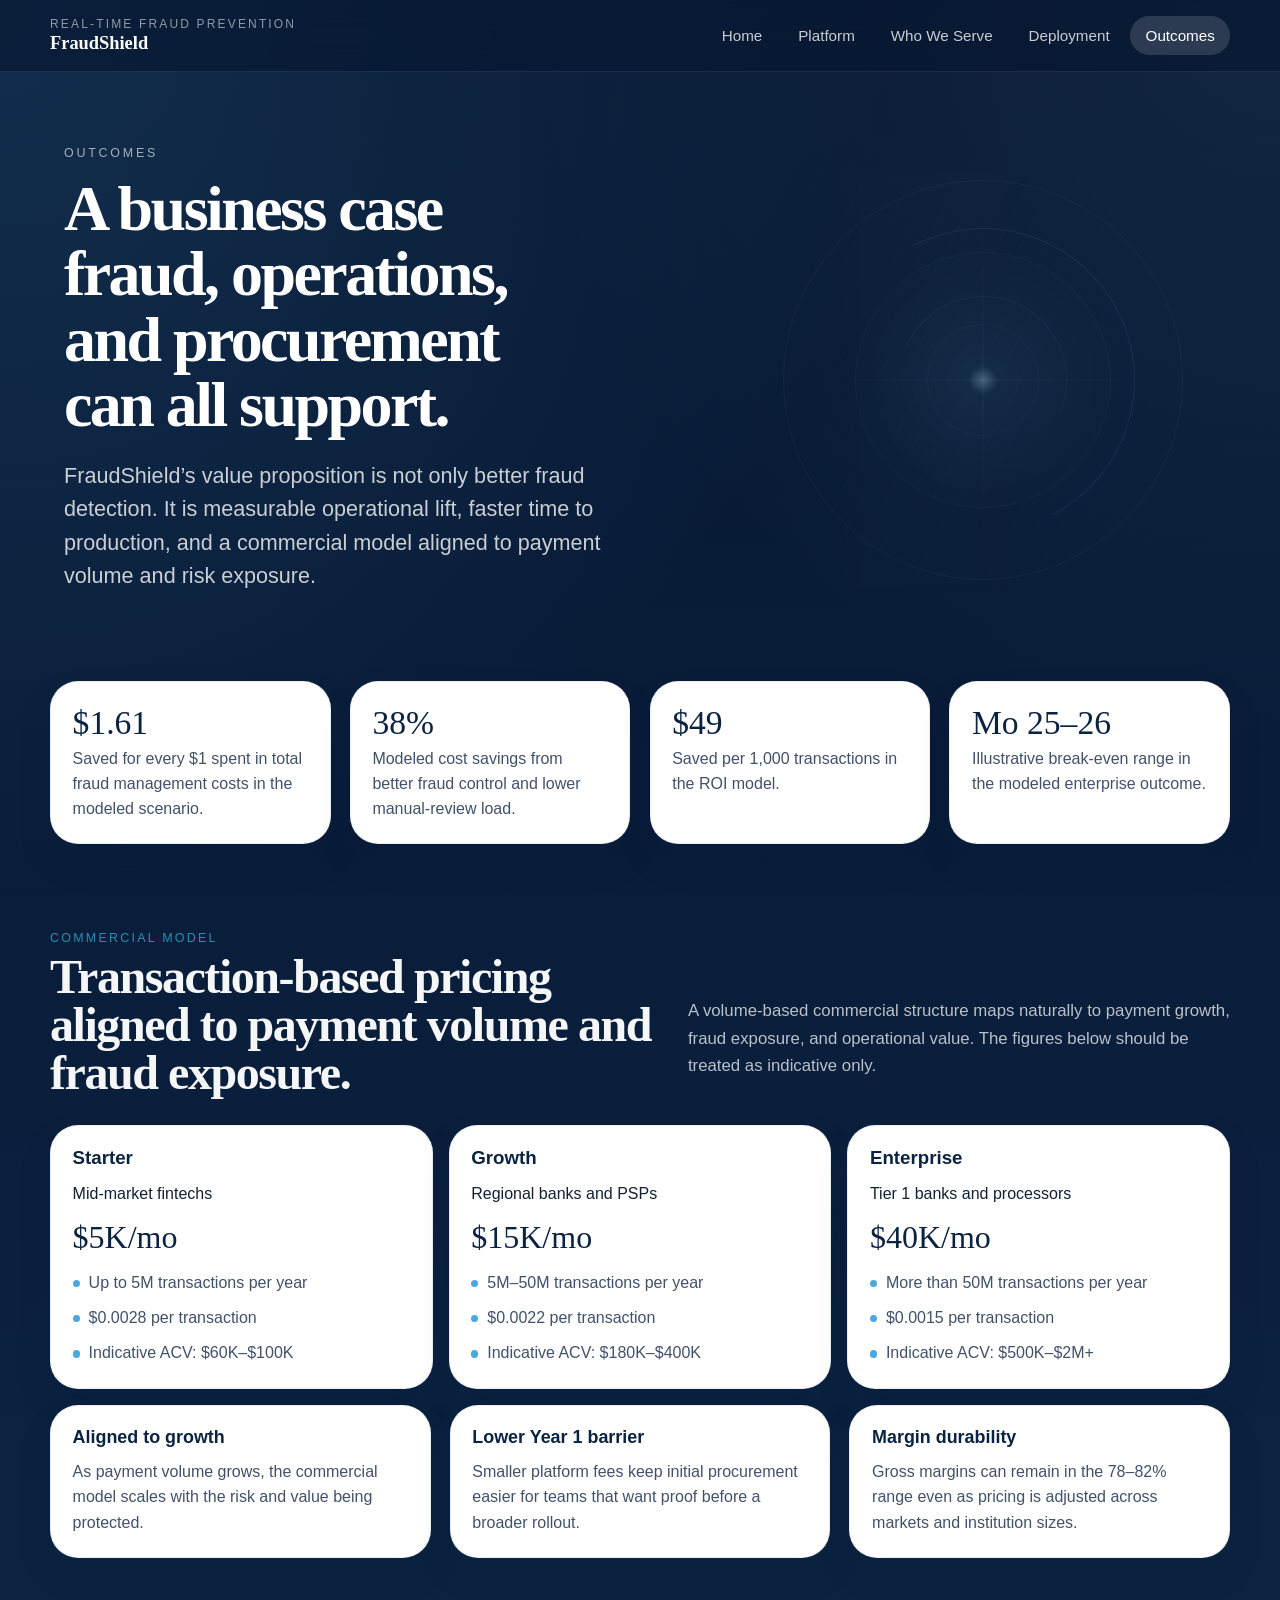
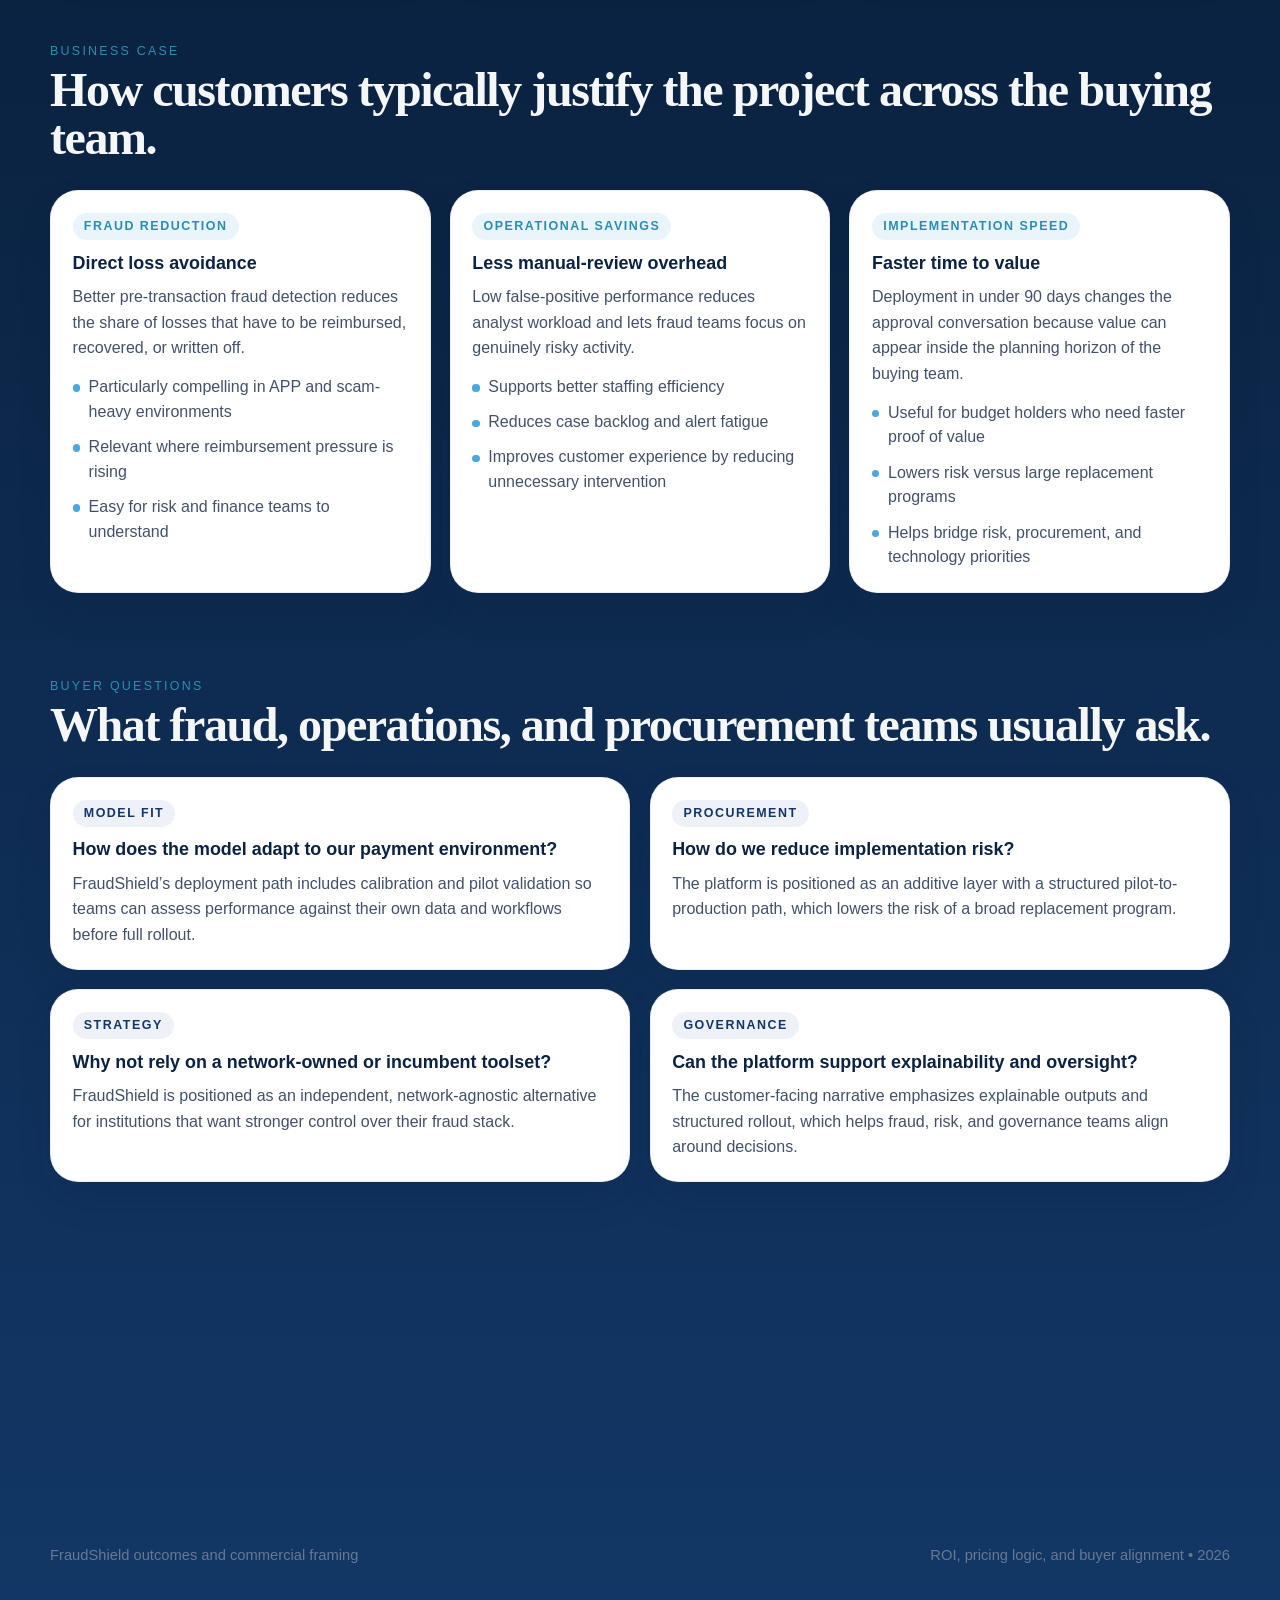
==== economics.html @ af3e4e70 "Initial website commit" ====
<!DOCTYPE html>
<html lang="en">
  <head>
    <meta charset="UTF-8" />
    <meta name="viewport" content="width=device-width, initial-scale=1.0" />
    <title>Outcomes | FraudShield</title>
    <meta
      name="description"
      content="Review the business outcomes, indicative commercial model, and ROI framing institutions can use to evaluate FraudShield."
    />
    <link rel="stylesheet" href="assets/styles.css" />
    <script src="assets/app.js" defer></script>
  </head>
  <body>
    <header class="site-header">
      <div class="site-header__inner">
        <a class="brand" href="index.html">
          <span class="brand__eyebrow">Real-Time Fraud Prevention</span>
          <span class="brand__name">FraudShield</span>
        </a>
        <button class="menu-toggle" type="button" aria-expanded="false" aria-label="Open navigation" data-menu-toggle>
          <span></span>
        </button>
        <nav class="site-nav" data-menu>
          <a href="index.html" data-nav>Home</a>
          <a href="opportunity.html" data-nav>Platform</a>
          <a href="prioritization.html" data-nav>Who We Serve</a>
          <a href="execution.html" data-nav>Deployment</a>
          <a href="economics.html" data-nav>Outcomes</a>
        </nav>
      </div>
    </header>

    <main>
      <section class="page-hero page-hero--with-art">
        <div class="page-hero__content">
          <div class="eyebrow">Outcomes</div>
          <h1>A business case fraud, operations, and procurement can all support.</h1>
          <p class="page-hero__subtitle">
            FraudShield’s value proposition is not only better fraud detection. It is measurable operational lift, faster
            time to production, and a commercial model aligned to payment volume and risk exposure.
          </p>
        </div>

        <aside class="page-hero__art page-hero__art--target" aria-hidden="true">
          <div class="target-mark">
            <span class="target-mark__ring target-mark__ring--outer"></span>
            <span class="target-mark__ring target-mark__ring--mid"></span>
            <span class="target-mark__ring target-mark__ring--inner"></span>
            <span class="target-mark__crosshair target-mark__crosshair--x"></span>
            <span class="target-mark__crosshair target-mark__crosshair--y"></span>
            <span class="target-mark__core"></span>
            <span class="target-mark__accent target-mark__accent--one"></span>
            <span class="target-mark__accent target-mark__accent--two"></span>
          </div>
        </aside>
      </section>

      <section class="section section--tight">
        <div class="stats-grid">
          <article class="surface-card reveal">
            <span class="stat-card__value">$1.61</span>
            <div class="stat-card__label">Saved for every $1 spent in total fraud management costs in the modeled scenario.</div>
          </article>
          <article class="surface-card reveal">
            <span class="stat-card__value">38%</span>
            <div class="stat-card__label">Modeled cost savings from better fraud control and lower manual-review load.</div>
          </article>
          <article class="surface-card reveal">
            <span class="stat-card__value">$49</span>
            <div class="stat-card__label">Saved per 1,000 transactions in the ROI model.</div>
          </article>
          <article class="surface-card reveal">
            <span class="stat-card__value">Mo 25–26</span>
            <div class="stat-card__label">Illustrative break-even range in the modeled enterprise outcome.</div>
          </article>
        </div>
      </section>

      <section class="section">
        <div class="section__header reveal">
          <div>
            <div class="section__eyebrow">Commercial Model</div>
            <h2>Transaction-based pricing aligned to payment volume and fraud exposure.</h2>
          </div>
          <p class="section__lead">
            A volume-based commercial structure maps naturally to payment growth, fraud exposure, and operational value.
            The figures below should be treated as indicative only.
          </p>
        </div>

        <div class="pricing-grid">
          <article class="pricing-card reveal">
            <h3>Starter</h3>
            <p>Mid-market fintechs</p>
            <div class="pricing-card__price">$5K/mo</div>
            <ul class="bullet-list">
              <li>Up to 5M transactions per year</li>
              <li>$0.0028 per transaction</li>
              <li>Indicative ACV: $60K–$100K</li>
            </ul>
          </article>
          <article class="pricing-card reveal">
            <h3>Growth</h3>
            <p>Regional banks and PSPs</p>
            <div class="pricing-card__price">$15K/mo</div>
            <ul class="bullet-list">
              <li>5M–50M transactions per year</li>
              <li>$0.0022 per transaction</li>
              <li>Indicative ACV: $180K–$400K</li>
            </ul>
          </article>
          <article class="pricing-card reveal">
            <h3>Enterprise</h3>
            <p>Tier 1 banks and processors</p>
            <div class="pricing-card__price">$40K/mo</div>
            <ul class="bullet-list">
              <li>More than 50M transactions per year</li>
              <li>$0.0015 per transaction</li>
              <li>Indicative ACV: $500K–$2M+</li>
            </ul>
          </article>
        </div>

        <div class="story-grid" style="margin-top: 1rem;">
          <article class="insight-card reveal">
            <h3>Aligned to growth</h3>
            <p>As payment volume grows, the commercial model scales with the risk and value being protected.</p>
          </article>
          <article class="insight-card reveal">
            <h3>Lower Year 1 barrier</h3>
            <p>Smaller platform fees keep initial procurement easier for teams that want proof before a broader rollout.</p>
          </article>
          <article class="insight-card reveal">
            <h3>Margin durability</h3>
            <p>Gross margins can remain in the 78–82% range even as pricing is adjusted across markets and institution sizes.</p>
          </article>
        </div>
      </section>

      <section class="section">
        <div class="section__header reveal">
          <div>
            <div class="section__eyebrow">Business Case</div>
            <h2>How customers typically justify the project across the buying team.</h2>
          </div>
        </div>

        <div class="story-grid">
          <article class="story-card reveal">
            <div class="label-row">
              <span class="label label--bright">Fraud reduction</span>
            </div>
            <h3>Direct loss avoidance</h3>
            <p>Better pre-transaction fraud detection reduces the share of losses that have to be reimbursed, recovered, or written off.</p>
            <ul class="bullet-list">
              <li>Particularly compelling in APP and scam-heavy environments</li>
              <li>Relevant where reimbursement pressure is rising</li>
              <li>Easy for risk and finance teams to understand</li>
            </ul>
          </article>

          <article class="story-card reveal">
            <div class="label-row">
              <span class="label label--bright">Operational savings</span>
            </div>
            <h3>Less manual-review overhead</h3>
            <p>Low false-positive performance reduces analyst workload and lets fraud teams focus on genuinely risky activity.</p>
            <ul class="bullet-list">
              <li>Supports better staffing efficiency</li>
              <li>Reduces case backlog and alert fatigue</li>
              <li>Improves customer experience by reducing unnecessary intervention</li>
            </ul>
          </article>

          <article class="story-card reveal">
            <div class="label-row">
              <span class="label label--bright">Implementation speed</span>
            </div>
            <h3>Faster time to value</h3>
            <p>Deployment in under 90 days changes the approval conversation because value can appear inside the planning horizon of the buying team.</p>
            <ul class="bullet-list">
              <li>Useful for budget holders who need faster proof of value</li>
              <li>Lowers risk versus large replacement programs</li>
              <li>Helps bridge risk, procurement, and technology priorities</li>
            </ul>
          </article>
        </div>
      </section>

      <section class="section">
        <div class="section__header reveal">
          <div>
            <div class="section__eyebrow">Buyer Questions</div>
            <h2>What fraud, operations, and procurement teams usually ask.</h2>
          </div>
        </div>

        <div class="risk-grid">
          <article class="risk-card reveal">
            <div class="label-row">
              <span class="label">Model fit</span>
            </div>
            <h3>How does the model adapt to our payment environment?</h3>
            <p>FraudShield’s deployment path includes calibration and pilot validation so teams can assess performance against their own data and workflows before full rollout.</p>
          </article>
          <article class="risk-card reveal">
            <div class="label-row">
              <span class="label">Procurement</span>
            </div>
            <h3>How do we reduce implementation risk?</h3>
            <p>The platform is positioned as an additive layer with a structured pilot-to-production path, which lowers the risk of a broad replacement program.</p>
          </article>
          <article class="risk-card reveal">
            <div class="label-row">
              <span class="label">Strategy</span>
            </div>
            <h3>Why not rely on a network-owned or incumbent toolset?</h3>
            <p>FraudShield is positioned as an independent, network-agnostic alternative for institutions that want stronger control over their fraud stack.</p>
          </article>
          <article class="risk-card reveal">
            <div class="label-row">
              <span class="label">Governance</span>
            </div>
            <h3>Can the platform support explainability and oversight?</h3>
            <p>The customer-facing narrative emphasizes explainable outputs and structured rollout, which helps fraud, risk, and governance teams align around decisions.</p>
          </article>
        </div>
      </section>

      <section class="section">
        <div class="dual-grid">
          <article class="quote-card reveal">
            <strong>Commercial takeaway</strong>
            <p>
              The strongest buying argument is not only “FraudShield catches more fraud.” It is “FraudShield can improve fraud outcomes, reduce manual-review burden, and get into production on a timeline our organization can accept.”
            </p>
          </article>
          <article class="surface-card reveal">
            <div class="section__eyebrow">Best next discussion</div>
            <h3>Bring your payment volumes, current false-positive rate, and reimbursement pain.</h3>
            <p>
              That is usually enough to structure a first-pass ROI conversation around avoided losses, analyst efficiency,
              and deployment scope.
            </p>
          </article>
        </div>
      </section>
    </main>

    <footer class="footer">
      <div class="footer__inner">
        <span>FraudShield outcomes and commercial framing</span>
        <span>ROI, pricing logic, and buyer alignment • <span data-year></span></span>
      </div>
    </footer>
  </body>
</html>
---- assets/styles.css ----
:root {
  --navy-950: #081a32;
  --navy-900: #0b2342;
  --navy-800: #123766;
  --sky-500: #4ca8dc;
  --sky-300: #9bd4f3;
  --teal-400: #2a8eb2;
  --sand-100: #f2e6cc;
  --sand-200: #e8d8b2;
  --gold-500: #c98933;
  --slate-900: #132033;
  --slate-700: #42516a;
  --slate-500: #6a7890;
  --slate-300: #b7c2d4;
  --slate-200: #d7deea;
  --slate-100: #eef2f8;
  --white: #ffffff;
  --shadow-lg: 0 30px 70px rgba(8, 26, 50, 0.18);
  --shadow-md: 0 18px 36px rgba(12, 30, 57, 0.1);
  --radius-lg: 28px;
  --radius-md: 18px;
  --radius-sm: 12px;
  --content-width: min(1180px, calc(100vw - 2.4rem));
  --serif: "Iowan Old Style", "Palatino Linotype", "Book Antiqua", Georgia, serif;
  --sans: "Avenir Next", "Segoe UI", "Helvetica Neue", Helvetica, sans-serif;
}

*,
*::before,
*::after {
  box-sizing: border-box;
}

html {
  scroll-behavior: smooth;
}

body {
  margin: 0;
  font-family: var(--sans);
  color: var(--slate-900);
  background:
    radial-gradient(circle at top left, rgba(76, 168, 220, 0.16), transparent 26%),
    radial-gradient(circle at top right, rgba(155, 212, 243, 0.08), transparent 22%),
    linear-gradient(180deg, #071731 0, #0b2342 52%, #123766 100%);
  min-height: 100vh;
}

body.menu-open {
  overflow: hidden;
}

a {
  color: inherit;
  text-decoration: none;
}

img {
  max-width: 100%;
  display: block;
}

button {
  font: inherit;
}

.site-header {
  position: sticky;
  top: 0;
  z-index: 20;
  padding: 1rem 0;
  backdrop-filter: blur(16px);
  background: rgba(7, 23, 49, 0.64);
  border-bottom: 1px solid rgba(255, 255, 255, 0.08);
}

.site-header__inner,
.section,
.footer__inner {
  width: var(--content-width);
  margin: 0 auto;
}

.site-header__inner {
  display: flex;
  align-items: center;
  justify-content: space-between;
  gap: 1rem;
}

.brand {
  display: flex;
  flex-direction: column;
  gap: 0.1rem;
  color: var(--white);
}

.brand__eyebrow {
  font-size: 0.75rem;
  letter-spacing: 0.18em;
  text-transform: uppercase;
  color: rgba(255, 255, 255, 0.55);
}

.brand__name {
  font-family: var(--serif);
  font-size: 1.15rem;
  font-weight: 700;
}

.site-nav {
  display: flex;
  align-items: center;
  gap: 0.35rem;
}

.site-nav a {
  color: rgba(255, 255, 255, 0.78);
  padding: 0.7rem 0.95rem;
  border-radius: 999px;
  transition: background-color 180ms ease, color 180ms ease, transform 180ms ease;
  font-size: 0.95rem;
}

.site-nav a:hover,
.site-nav a.is-active {
  background: rgba(255, 255, 255, 0.14);
  color: var(--white);
}

.site-nav a:hover {
  transform: translateY(-1px);
}

.menu-toggle {
  display: none;
  border: 0;
  background: rgba(255, 255, 255, 0.1);
  color: var(--white);
  width: 2.9rem;
  height: 2.9rem;
  border-radius: 999px;
  align-items: center;
  justify-content: center;
  cursor: pointer;
}

.menu-toggle span,
.menu-toggle span::before,
.menu-toggle span::after {
  display: block;
  width: 1.2rem;
  height: 2px;
  background: currentColor;
  position: relative;
  border-radius: 999px;
  transition: transform 180ms ease, opacity 180ms ease;
}

.menu-toggle span::before,
.menu-toggle span::after {
  content: "";
  position: absolute;
  left: 0;
}

.menu-toggle span::before {
  top: -0.38rem;
}

.menu-toggle span::after {
  top: 0.38rem;
}

.menu-toggle[aria-expanded="true"] span {
  background: transparent;
}

.menu-toggle[aria-expanded="true"] span::before {
  transform: translateY(0.38rem) rotate(45deg);
}

.menu-toggle[aria-expanded="true"] span::after {
  transform: translateY(-0.38rem) rotate(-45deg);
}

main {
  display: block;
}

.hero,
.page-hero {
  width: var(--content-width);
  margin: 0 auto;
  color: var(--white);
  position: relative;
  overflow: clip;
}

.hero {
  display: grid;
  grid-template-columns: minmax(0, 1.1fr) minmax(18rem, 0.9fr);
  gap: 2rem;
  padding: 5.2rem 0 4.2rem;
  align-items: start;
  isolation: isolate;
}

.hero::before {
  content: "";
  position: absolute;
  inset: 0;
  pointer-events: none;
  background:
    linear-gradient(90deg, rgba(255, 255, 255, 0.04), transparent 30%),
    repeating-linear-gradient(
      115deg,
      transparent 0,
      transparent 18px,
      rgba(255, 255, 255, 0.035) 18px,
      rgba(255, 255, 255, 0.035) 19px
    );
  mask-image: linear-gradient(180deg, rgba(0, 0, 0, 0.7), transparent 80%);
  opacity: 0.6;
}

.hero > * {
  position: relative;
  z-index: 1;
}

.page-hero {
  padding: 4.6rem 0 3.2rem;
  display: grid;
  gap: 1.3rem;
  max-width: 72rem;
}

.page-hero--with-art {
  grid-template-columns: minmax(0, 1fr) minmax(18rem, 0.72fr);
  align-items: center;
  gap: 2.5rem;
}

.page-hero__content {
  position: relative;
  z-index: 1;
}

.page-hero__art {
  position: relative;
  min-height: 26rem;
  display: grid;
  place-items: center;
  pointer-events: none;
}

.page-hero__art::before {
  content: "";
  position: absolute;
  inset: 12% 6% 10% 12%;
  border-radius: 50%;
  background:
    radial-gradient(circle at center, rgba(123, 214, 255, 0.12), transparent 48%),
    radial-gradient(circle at center, rgba(255, 255, 255, 0.04), transparent 70%);
  filter: blur(8px);
  opacity: 0.85;
}

.page-hero__art::after {
  content: "";
  position: absolute;
  inset: 0;
  background:
    linear-gradient(90deg, transparent, rgba(255, 255, 255, 0.025) 35%, transparent 68%),
    repeating-linear-gradient(
      118deg,
      transparent 0,
      transparent 20px,
      rgba(255, 255, 255, 0.025) 20px,
      rgba(255, 255, 255, 0.025) 21px
    );
  mask-image: linear-gradient(90deg, transparent 6%, rgba(0, 0, 0, 0.9) 24%, rgba(0, 0, 0, 0.9) 80%, transparent);
  opacity: 0.35;
}

.signal-orbit {
  position: relative;
  width: min(24rem, 100%);
  aspect-ratio: 1;
  opacity: 0.55;
}

.signal-orbit__ring,
.signal-orbit__core,
.signal-orbit__node {
  position: absolute;
  border-radius: 50%;
}

.signal-orbit__ring {
  inset: 0;
  border: 1px solid rgba(189, 227, 255, 0.12);
  box-shadow: inset 0 0 28px rgba(123, 214, 255, 0.03);
}

.signal-orbit__ring--mid {
  inset: 16%;
  border-color: rgba(189, 227, 255, 0.1);
}

.signal-orbit__ring--inner {
  inset: 31%;
  border-color: rgba(189, 227, 255, 0.08);
}

.signal-orbit__core {
  inset: 43%;
  background:
    radial-gradient(circle, rgba(215, 243, 255, 0.55), rgba(123, 214, 255, 0.08) 62%, transparent 76%);
  box-shadow: 0 0 36px rgba(123, 214, 255, 0.08);
}

.signal-orbit__node {
  width: 0.7rem;
  height: 0.7rem;
  background: rgba(215, 243, 255, 0.55);
  box-shadow: 0 0 16px rgba(123, 214, 255, 0.16);
}

.signal-orbit__node--top {
  top: 11%;
  left: 50%;
  transform: translateX(-50%);
}

.signal-orbit__node--right {
  right: 12%;
  top: 52%;
  transform: translateY(-50%);
}

.signal-orbit__node--bottom {
  bottom: 16%;
  left: 26%;
}

.signal-traces {
  position: absolute;
  right: 4%;
  bottom: 12%;
  width: min(14rem, 62%);
  display: grid;
  gap: 0.65rem;
  opacity: 0.52;
}

.signal-traces span {
  display: block;
  width: var(--trace-width);
  height: 0.5rem;
  border-radius: 999px;
  background: linear-gradient(90deg, rgba(255, 255, 255, 0.55), rgba(123, 214, 255, 0.26));
  box-shadow: 0 6px 18px rgba(123, 214, 255, 0.06);
  animation: signal-trace-pulse 6s ease-in-out infinite;
  animation-delay: var(--trace-delay);
}

.page-hero__art--segments::before {
  inset: 12% 10% 10% 12%;
  opacity: 0.32;
}

.segment-map {
  position: relative;
  width: min(25rem, 100%);
  min-height: 24rem;
  opacity: 0.68;
}

.segment-map__row {
  position: absolute;
  width: 15rem;
  display: grid;
  gap: 0.3rem;
}

.segment-map__meta {
  color: rgba(155, 212, 243, 0.6);
  font-size: 0.7rem;
  letter-spacing: 0.16em;
  text-transform: uppercase;
}

.segment-map__row strong {
  color: rgba(255, 255, 255, 0.8);
  font-size: 1rem;
  font-weight: 600;
}

.segment-map__line {
  position: relative;
  display: block;
  width: 100%;
  height: 1px;
  margin-top: 0.35rem;
  background: linear-gradient(90deg, rgba(189, 227, 255, 0.28), transparent 88%);
}

.segment-map__line::after {
  content: "";
  position: absolute;
  right: 0;
  top: 50%;
  width: 0.62rem;
  height: 0.62rem;
  border-radius: 50%;
  background: rgba(217, 245, 255, 0.42);
  transform: translateY(-50%);
  box-shadow: 0 0 10px rgba(123, 214, 255, 0.1);
}

.segment-map__row--top {
  top: 14%;
  right: 8%;
}

.segment-map__row--mid {
  top: 42%;
  left: 6%;
}

.segment-map__row--base {
  right: 12%;
  bottom: 16%;
}

.page-hero__art--stages::before {
  inset: 14% 8% 12% 10%;
  opacity: 0.58;
}

.stage-flow {
  position: relative;
  width: min(26rem, 100%);
  min-height: 22rem;
  opacity: 0.56;
}

.stage-flow__card,
.stage-flow__connector {
  position: absolute;
}

.stage-flow__card {
  width: 11rem;
  padding: 0.95rem 1rem;
  border-radius: 1.15rem;
  background:
    linear-gradient(180deg, rgba(255, 255, 255, 0.08), rgba(255, 255, 255, 0.03));
  border: 1px solid rgba(189, 227, 255, 0.12);
  box-shadow: inset 0 0 24px rgba(123, 214, 255, 0.03);
  backdrop-filter: blur(6px);
}

.stage-flow__card::after {
  content: "";
  position: absolute;
  inset: auto 1rem 0.8rem 1rem;
  height: 2px;
  border-radius: 999px;
  background: linear-gradient(90deg, rgba(123, 214, 255, 0.45), rgba(255, 255, 255, 0.08));
}

.stage-flow__step {
  display: block;
  margin-bottom: 0.45rem;
  color: rgba(155, 212, 243, 0.72);
  font-size: 0.72rem;
  letter-spacing: 0.16em;
  text-transform: uppercase;
}

.stage-flow__title {
  display: block;
  color: rgba(255, 255, 255, 0.86);
  font-weight: 600;
  letter-spacing: 0.01em;
}

.stage-flow__card--one {
  left: 2%;
  top: 11%;
}

.stage-flow__card--two {
  right: 8%;
  top: 34%;
}

.stage-flow__card--three {
  left: 20%;
  bottom: 8%;
}

.stage-flow__connector {
  height: 1px;
  background: linear-gradient(90deg, rgba(189, 227, 255, 0.22), transparent 86%);
  transform-origin: 0 0;
}

.stage-flow__connector--one {
  left: 35%;
  top: 27%;
  width: 8.8rem;
  transform: rotate(24deg);
}

.stage-flow__connector--two {
  left: 41%;
  top: 66%;
  width: 9.1rem;
  transform: rotate(-30deg);
}

.page-hero__art--target::before {
  inset: 11% 10% 11% 10%;
  opacity: 0.42;
}

.target-mark {
  position: relative;
  width: min(25rem, 100%);
  aspect-ratio: 1;
  opacity: 0.5;
}

.target-mark__ring,
.target-mark__crosshair,
.target-mark__core,
.target-mark__accent {
  position: absolute;
}

.target-mark__ring {
  inset: 0;
  border-radius: 50%;
  border: 1px solid rgba(189, 227, 255, 0.1);
}

.target-mark__ring--mid {
  inset: 18%;
  border-color: rgba(189, 227, 255, 0.08);
}

.target-mark__ring--inner {
  inset: 36%;
  border-color: rgba(189, 227, 255, 0.07);
}

.target-mark__crosshair {
  background: linear-gradient(90deg, transparent, rgba(189, 227, 255, 0.14), transparent);
}

.target-mark__crosshair--x {
  left: 8%;
  right: 8%;
  top: 50%;
  height: 1px;
  transform: translateY(-50%);
}

.target-mark__crosshair--y {
  top: 8%;
  bottom: 8%;
  left: 50%;
  width: 1px;
  transform: translateX(-50%);
  background: linear-gradient(180deg, transparent, rgba(189, 227, 255, 0.14), transparent);
}

.target-mark__core {
  inset: 46.5%;
  border-radius: 50%;
  background:
    radial-gradient(circle, rgba(217, 245, 255, 0.52), rgba(123, 214, 255, 0.14) 58%, transparent 74%);
  box-shadow: 0 0 24px rgba(123, 214, 255, 0.08);
}

.target-mark__accent {
  border-radius: 999px;
  border: 1px solid rgba(123, 214, 255, 0.18);
  border-bottom-color: transparent;
  border-left-color: transparent;
}

.target-mark__accent--one {
  inset: 12%;
  transform: rotate(18deg);
}

.target-mark__accent--two {
  inset: 29%;
  transform: rotate(-22deg);
  opacity: 0.75;
}

.eyebrow {
  font-size: 0.78rem;
  text-transform: uppercase;
  letter-spacing: 0.22em;
  color: rgba(255, 255, 255, 0.62);
  margin-bottom: 1rem;
}

.hero h1,
.page-hero h1 {
  margin: 0;
  font-family: var(--serif);
  line-height: 0.98;
  letter-spacing: -0.04em;
}

.hero h1 {
  font-size: clamp(3rem, 7vw, 5.4rem);
  max-width: 11ch;
}

.hero__title {
  will-change: opacity, transform;
}

.js .reveal.is-visible .hero__title {
  animation: hero-title-fade 480ms ease-out 90ms both;
}

.page-hero h1 {
  font-size: clamp(2.8rem, 5vw, 4rem);
  line-height: 1.02;
  max-width: 16ch;
}

.hero__subtitle,
.page-hero__subtitle {
  font-size: clamp(1.1rem, 2vw, 1.35rem);
  max-width: 38rem;
  color: rgba(255, 255, 255, 0.78);
  line-height: 1.55;
}

@keyframes hero-title-fade {
  from {
    opacity: 0;
    transform: translateY(10px);
  }

  to {
    opacity: 1;
    transform: translateY(0);
  }
}

@keyframes signal-trace-pulse {
  0%,
  100% {
    opacity: 0.42;
    transform: translateX(0);
  }

  50% {
    opacity: 0.68;
    transform: translateX(4px);
  }
}

.hero__actions {
  margin-top: 2rem;
  display: flex;
  flex-wrap: wrap;
  gap: 0.9rem;
}

.button {
  display: inline-flex;
  align-items: center;
  justify-content: center;
  gap: 0.5rem;
  padding: 0.95rem 1.25rem;
  border-radius: 999px;
  font-weight: 600;
  transition: transform 180ms ease, box-shadow 180ms ease, background-color 180ms ease;
}

.button:hover {
  transform: translateY(-2px);
}

.button--primary {
  background: linear-gradient(135deg, var(--sky-500), #7dd1ff);
  color: var(--navy-950);
  box-shadow: 0 16px 30px rgba(76, 168, 220, 0.35);
}

.button--secondary {
  border: 1px solid rgba(255, 255, 255, 0.18);
  color: var(--white);
  background: rgba(255, 255, 255, 0.06);
}

.chip-row {
  display: flex;
  flex-wrap: wrap;
  gap: 0.7rem;
  margin-top: 1.5rem;
}

.chip {
  display: inline-flex;
  align-items: center;
  gap: 0.45rem;
  padding: 0.55rem 0.85rem;
  border-radius: 999px;
  background: rgba(255, 255, 255, 0.09);
  color: rgba(255, 255, 255, 0.87);
  border: 1px solid rgba(255, 255, 255, 0.08);
  font-size: 0.92rem;
  transition: transform 180ms ease, background-color 180ms ease, border-color 180ms ease;
}

.chip:hover {
  transform: translateY(-2px);
  background: rgba(255, 255, 255, 0.13);
  border-color: rgba(255, 255, 255, 0.18);
}

.hero-card,
.surface-card,
.quote-card,
.insight-card,
.market-card,
.phase-card,
.story-card,
.kpi-card,
.risk-card,
.timeline-card,
.data-card {
  background: var(--white);
  border: 1px solid rgba(19, 32, 51, 0.08);
  border-radius: var(--radius-lg);
  box-shadow: var(--shadow-md);
}

.hero-card {
  padding: 1.5rem;
  background:
    linear-gradient(180deg, rgba(255, 255, 255, 0.14), rgba(255, 255, 255, 0.05)),
    rgba(255, 255, 255, 0.08);
  border-color: rgba(255, 255, 255, 0.12);
  color: var(--white);
  box-shadow: 0 30px 60px rgba(5, 17, 36, 0.28);
  position: relative;
  overflow: hidden;
  transition: transform 220ms ease, box-shadow 220ms ease, border-color 220ms ease;
}

.hero-card::before {
  content: "";
  position: absolute;
  inset: 0;
  background:
    radial-gradient(circle at 20% 20%, rgba(123, 214, 255, 0.3), transparent 35%),
    linear-gradient(135deg, transparent 0, transparent 45%, rgba(255, 255, 255, 0.08) 45%, transparent 60%);
  pointer-events: none;
}

.hero-card__globe {
  position: absolute;
  width: 16rem;
  height: 16rem;
  border-radius: 50%;
  right: -4rem;
  top: -2rem;
  background:
    radial-gradient(circle at 35% 35%, rgba(255, 255, 255, 0.88), rgba(173, 212, 255, 0.46) 36%, rgba(89, 120, 169, 0.42) 64%, rgba(11, 35, 66, 0.08) 78%),
    radial-gradient(circle at 60% 75%, rgba(255, 255, 255, 0.3), transparent 40%);
  opacity: 0.7;
  filter: blur(0.4px);
}

.hero-card__grid {
  position: relative;
  display: grid;
  gap: 1rem;
}

.hero-card--interactive:hover {
  box-shadow: 0 36px 72px rgba(5, 17, 36, 0.34);
  border-color: rgba(255, 255, 255, 0.18);
}

.hero-card__label {
  font-size: 0.78rem;
  letter-spacing: 0.18em;
  text-transform: uppercase;
  color: rgba(255, 255, 255, 0.6);
}

.hero-card h2,
.section h2 {
  font-family: var(--serif);
  letter-spacing: -0.03em;
}

.hero-card h2 {
  margin: 0;
  font-size: 1.8rem;
  max-width: 12ch;
}

.hero-card p {
  margin: 0;
  line-height: 1.6;
  color: rgba(255, 255, 255, 0.8);
  max-width: 30rem;
}

.hero-card__metrics {
  display: grid;
  gap: 0.9rem;
  grid-template-columns: repeat(3, minmax(0, 1fr));
}

.mini-metric {
  padding: 1rem;
  border-radius: var(--radius-md);
  background: rgba(255, 255, 255, 0.08);
  border: 1px solid rgba(255, 255, 255, 0.1);
}

.mini-metric strong {
  display: block;
  font-size: 1.6rem;
  font-family: var(--serif);
  margin-bottom: 0.25rem;
}

.mini-metric span {
  color: rgba(255, 255, 255, 0.75);
  font-size: 0.92rem;
  line-height: 1.45;
}

.signal-tabs {
  display: inline-flex;
  gap: 0.45rem;
  padding: 0.35rem;
  border-radius: 999px;
  background: rgba(255, 255, 255, 0.08);
  border: 1px solid rgba(255, 255, 255, 0.1);
  width: fit-content;
}

.signal-tab {
  border: 0;
  background: transparent;
  color: rgba(255, 255, 255, 0.72);
  padding: 0.55rem 0.9rem;
  border-radius: 999px;
  font-size: 0.88rem;
  cursor: pointer;
  transition: background-color 180ms ease, color 180ms ease, transform 180ms ease;
}

.signal-tab:hover {
  color: var(--white);
}

.signal-tab.is-active {
  background: rgba(255, 255, 255, 0.14);
  color: var(--white);
}

.signal-panel {
  display: grid;
  gap: 1rem;
}

.signal-panel[hidden] {
  display: none;
}

.signal-bars {
  display: grid;
  gap: 0.65rem;
  margin-top: 0.2rem;
}

.signal-bars span {
  display: block;
  height: 0.7rem;
  width: var(--bar);
  border-radius: 999px;
  background:
    linear-gradient(90deg, rgba(255, 255, 255, 0.95), rgba(123, 214, 255, 0.7));
  box-shadow: 0 8px 18px rgba(123, 214, 255, 0.2);
}

.section {
  padding: 1rem 0 4.4rem;
}

.section__header {
  display: flex;
  justify-content: space-between;
  align-items: end;
  gap: 1rem;
  margin-bottom: 1.75rem;
}

.section__eyebrow {
  text-transform: uppercase;
  letter-spacing: 0.18em;
  font-size: 0.78rem;
  color: var(--teal-400);
  margin-bottom: 0.5rem;
}

.section h2 {
  margin: 0;
  font-size: clamp(2rem, 4vw, 3rem);
  line-height: 1;
  color: rgba(255, 255, 255, 0.96);
}

.section__lead {
  max-width: 42rem;
  color: rgba(255, 255, 255, 0.72);
  line-height: 1.65;
  font-size: 1.05rem;
}

.stats-grid,
.story-grid,
.market-grid,
.phase-grid,
.kpi-grid,
.risk-grid,
.link-grid,
.dual-grid,
.insight-quad {
  display: grid;
  gap: 1.2rem;
}

.stats-grid {
  grid-template-columns: repeat(4, minmax(0, 1fr));
}

.story-grid,
.market-grid,
.phase-grid,
.kpi-grid {
  grid-template-columns: repeat(3, minmax(0, 1fr));
}

.risk-grid,
.link-grid {
  grid-template-columns: repeat(2, minmax(0, 1fr));
}

.insight-quad {
  grid-template-columns: repeat(2, minmax(0, 1fr));
  align-items: stretch;
}

.dual-grid {
  grid-template-columns: minmax(0, 1.05fr) minmax(0, 0.95fr);
  align-items: start;
}

.insight-quad__card {
  height: 100%;
}

.insight-quad__card--accent {
  position: relative;
  overflow: hidden;
}

.insight-quad__card--accent::before {
  content: "";
  position: absolute;
  inset: 0 0 auto 0;
  height: 4px;
  background: linear-gradient(90deg, rgba(76, 168, 220, 0.95), rgba(155, 212, 243, 0.38));
}

.insight-quad .section__eyebrow {
  margin-bottom: 0.75rem;
}

.surface-card,
.insight-card,
.story-card,
.market-card,
.phase-card,
.kpi-card,
.risk-card,
.timeline-card,
.data-card {
  padding: 1.35rem;
}

.surface-card,
.insight-card,
.story-card,
.market-card,
.phase-card,
.kpi-card,
.risk-card,
.timeline-card,
.data-card {
  transition: transform 180ms ease, box-shadow 180ms ease, border-color 180ms ease;
}

.surface-card--interactive:hover,
.story-card:hover,
.insight-card:hover,
.market-card:hover,
.phase-card:hover,
.kpi-card:hover,
.risk-card:hover,
.timeline-card:hover,
.data-card:hover {
  transform: translateY(-4px);
  box-shadow: var(--shadow-lg);
  border-color: rgba(76, 168, 220, 0.2);
}

.surface-card h3,
.insight-card h3,
.story-card h3,
.market-card h3,
.phase-card h3,
.kpi-card h3,
.risk-card h3,
.timeline-card h3,
.data-card h3 {
  margin: 0 0 0.65rem;
  font-size: 1.12rem;
  color: var(--navy-900);
}

.stat-card__value,
.kpi-card__value {
  font-size: 2.1rem;
  font-family: var(--serif);
  color: var(--navy-900);
  display: block;
  margin-bottom: 0.35rem;
}

.stat-card__label,
.kpi-card__label {
  color: var(--slate-700);
  line-height: 1.55;
}

.surface-card p,
.insight-card p,
.story-card p,
.market-card p,
.phase-card p,
.risk-card p,
.timeline-card p,
.data-card p,
.quote-card p {
  margin: 0;
  color: var(--slate-700);
  line-height: 1.6;
}

.quote-card {
  padding: 1.5rem;
  background:
    linear-gradient(145deg, rgba(86, 125, 171, 0.5), rgba(44, 73, 115, 0.78)),
    rgba(255, 255, 255, 0.08);
  border: 1px solid rgba(255, 255, 255, 0.12);
  box-shadow: 0 24px 48px rgba(5, 17, 36, 0.22);
}

.quote-card strong {
  display: block;
  margin-bottom: 0.55rem;
  color: rgba(255, 255, 255, 0.96);
  font-size: 1.5rem;
  font-family: var(--serif);
  letter-spacing: -0.02em;
}

.quote-card p {
  color: rgba(255, 255, 255, 0.8);
  max-width: 40rem;
}

.why-now-card {
  position: relative;
  padding: 1.8rem;
  display: grid;
  gap: 1rem;
  align-content: start;
  background:
    radial-gradient(circle at top left, rgba(139, 194, 255, 0.2), transparent 34%),
    linear-gradient(160deg, rgba(96, 132, 182, 0.72), rgba(28, 57, 96, 0.92));
  border-color: rgba(168, 209, 255, 0.18);
  overflow: hidden;
}

.why-now-card::after {
  content: "";
  position: absolute;
  inset: auto -8% -22% auto;
  width: 16rem;
  height: 16rem;
  border-radius: 50%;
  background: radial-gradient(circle, rgba(124, 204, 255, 0.18), transparent 68%);
  pointer-events: none;
}

.why-now-card__kicker {
  display: inline-flex;
  align-items: center;
  width: fit-content;
  padding: 0.45rem 0.8rem;
  border-radius: 999px;
  background: rgba(255, 255, 255, 0.12);
  border: 1px solid rgba(255, 255, 255, 0.14);
  color: rgba(255, 255, 255, 0.78);
  text-transform: uppercase;
  letter-spacing: 0.18em;
  font-size: 0.76rem;
  font-weight: 700;
}

.why-now-card strong {
  margin-bottom: 0;
  max-width: none;
  font-size: clamp(2.6rem, 4vw, 3.8rem);
  line-height: 0.96;
  color: var(--white);
  text-shadow: 0 8px 24px rgba(7, 23, 49, 0.18);
}

.why-now-card p {
  font-size: 1.14rem;
  line-height: 1.7;
  color: rgba(255, 255, 255, 0.82);
  max-width: 34rem;
}

.next-step-card {
  display: grid;
  align-content: start;
  height: fit-content;
}

.bullet-list,
.timeline-list,
.plain-list {
  list-style: none;
  padding: 0;
  margin: 0.9rem 0 0;
  display: grid;
  gap: 0.65rem;
}

.bullet-list li,
.timeline-list li,
.plain-list li {
  position: relative;
  padding-left: 1rem;
  color: var(--slate-700);
  line-height: 1.55;
}

.bullet-list li::before,
.timeline-list li::before,
.plain-list li::before {
  content: "";
  position: absolute;
  left: 0;
  top: 0.58rem;
  width: 0.45rem;
  height: 0.45rem;
  border-radius: 50%;
  background: var(--sky-500);
}

.timeline-list li::before {
  background: var(--gold-500);
}

.label-row,
.phase-chip-row {
  display: flex;
  flex-wrap: wrap;
  gap: 0.55rem;
  margin-bottom: 0.8rem;
}

.label,
.phase-chip {
  display: inline-flex;
  align-items: center;
  justify-content: center;
  padding: 0.4rem 0.7rem;
  border-radius: 999px;
  font-size: 0.78rem;
  font-weight: 700;
  text-transform: uppercase;
  letter-spacing: 0.12em;
}

.label {
  background: var(--slate-100);
  color: var(--navy-800);
}

.label--bright {
  background: rgba(76, 168, 220, 0.12);
  color: var(--teal-400);
}

.phase-chip--phase1 {
  background: rgba(76, 168, 220, 0.12);
  color: var(--teal-400);
}

.phase-chip--phase2 {
  background: rgba(201, 137, 51, 0.12);
  color: #8f5a15;
}

.phase-chip--phase3 {
  background: rgba(19, 32, 51, 0.08);
  color: var(--slate-700);
}

.comparison-shell,
.table-shell {
  background: var(--white);
  border-radius: var(--radius-lg);
  padding: 0.5rem;
  box-shadow: var(--shadow-md);
  border: 1px solid rgba(19, 32, 51, 0.08);
  overflow: auto;
}

table {
  width: 100%;
  border-collapse: collapse;
  min-width: 42rem;
}

thead th {
  text-align: left;
  font-size: 0.78rem;
  text-transform: uppercase;
  letter-spacing: 0.12em;
  color: var(--slate-500);
  padding: 1rem 0.9rem;
  border-bottom: 1px solid var(--slate-200);
}

tbody td {
  padding: 1rem 0.9rem;
  border-bottom: 1px solid var(--slate-100);
  color: var(--slate-700);
  vertical-align: top;
}

tbody tr:last-child td {
  border-bottom: 0;
}

tbody tr:hover td {
  background: rgba(76, 168, 220, 0.04);
}

.comparison-table__fraudshield-head {
  position: relative;
  color: var(--navy-900);
  font-weight: 700;
  letter-spacing: 0.16em;
}

.comparison-table__fraudshield-head::after {
  content: "";
  position: absolute;
  left: 0.9rem;
  right: 0.9rem;
  bottom: -1px;
  height: 2px;
  border-radius: 999px;
  background: rgba(76, 168, 220, 0.55);
}

.comparison-table__fraudshield-cell {
  position: relative;
  background: rgba(76, 168, 220, 0.06);
  color: var(--navy-900);
  box-shadow: inset 2px 0 0 rgba(76, 168, 220, 0.18);
  transition: background-color 180ms ease, box-shadow 180ms ease, color 180ms ease;
}

.comparison-table__fraudshield-cell strong {
  color: var(--navy-900);
  font-weight: 600;
  letter-spacing: 0.01em;
}

.comparison-table tbody tr:hover .comparison-table__fraudshield-cell {
  background: rgba(76, 168, 220, 0.12);
  box-shadow: inset 3px 0 0 rgba(76, 168, 220, 0.72);
}

.comparison-note {
  display: grid;
  gap: 0.5rem;
  margin: 0.75rem 0 0;
  padding: 1rem 1.05rem 0.4rem;
  border-top: 1px solid var(--slate-200);
}

.comparison-note__label {
  font-size: 0.76rem;
  text-transform: uppercase;
  letter-spacing: 0.16em;
  color: var(--teal-400);
  font-weight: 700;
}

.comparison-note p {
  margin: 0;
  color: var(--slate-700);
  line-height: 1.6;
}

.table-score {
  display: inline-flex;
  align-items: center;
  justify-content: center;
  min-width: 3rem;
  padding: 0.38rem 0.65rem;
  border-radius: 999px;
  background: var(--navy-900);
  color: var(--white);
  font-weight: 700;
}

.table-score--soft {
  background: rgba(19, 32, 51, 0.08);
  color: var(--slate-900);
}

.market-card__meta {
  display: grid;
  gap: 0.35rem;
  margin: 0.9rem 0 1rem;
  color: var(--slate-700);
}

.market-card__meta span {
  display: flex;
  justify-content: space-between;
  gap: 1rem;
  padding-bottom: 0.45rem;
  border-bottom: 1px solid var(--slate-100);
}

.market-card__meta strong {
  color: var(--navy-900);
}

.pull-quote {
  margin-top: 1rem;
  padding: 1rem 1rem 1rem 1.1rem;
  border-left: 3px solid var(--gold-500);
  background: rgba(201, 137, 51, 0.08);
  border-radius: 0 var(--radius-sm) var(--radius-sm) 0;
  color: var(--navy-900);
  font-weight: 600;
}

.roadmap {
  display: grid;
  gap: 1rem;
}

.roadmap__band {
  display: grid;
  grid-template-columns: 14rem 1fr;
  gap: 1rem;
  padding: 1rem;
  border-radius: var(--radius-lg);
  background: var(--white);
  box-shadow: var(--shadow-md);
  border: 1px solid rgba(19, 32, 51, 0.08);
}

.roadmap__band h3 {
  margin: 0 0 0.35rem;
  color: var(--navy-900);
}

.roadmap__band p {
  margin: 0;
  color: var(--slate-700);
}

.roadmap__detail {
  display: grid;
  gap: 0.85rem;
}

.roadmap__milestones {
  display: flex;
  flex-wrap: wrap;
  gap: 0.7rem;
}

.milestone {
  padding: 0.65rem 0.8rem;
  background: var(--slate-100);
  border-radius: var(--radius-sm);
  color: var(--navy-900);
  font-weight: 600;
}

.gtm-grid {
  display: grid;
  grid-template-columns: repeat(2, minmax(0, 1fr));
  gap: 1.2rem;
}

.sprint-grid {
  display: grid;
  grid-template-columns: repeat(4, minmax(0, 1fr));
  gap: 0.8rem;
  margin-top: 1rem;
}

.sprint-step {
  padding: 1rem;
  border-radius: var(--radius-md);
  background: var(--slate-100);
  min-height: 11rem;
}

.sprint-step strong {
  display: block;
  margin-bottom: 0.45rem;
  color: var(--navy-900);
}

.pricing-grid {
  display: grid;
  grid-template-columns: repeat(3, minmax(0, 1fr));
  gap: 1rem;
}

.pricing-card {
  padding: 1.35rem;
  background: var(--white);
  border-radius: var(--radius-lg);
  border: 1px solid rgba(19, 32, 51, 0.08);
  box-shadow: var(--shadow-md);
}

.pricing-card h3 {
  margin: 0 0 0.4rem;
  color: var(--navy-900);
}

.pricing-card__price {
  font-family: var(--serif);
  font-size: 2rem;
  margin: 0.2rem 0 0.65rem;
  color: var(--navy-900);
}

.allocation-bar {
  display: flex;
  height: 1rem;
  border-radius: 999px;
  overflow: hidden;
  margin-top: 1rem;
  background: var(--slate-200);
}

.allocation-bar span {
  display: block;
  height: 100%;
}

.allocation-uk {
  width: 50%;
  background: var(--sky-500);
}

.allocation-sg {
  width: 10%;
  background: #6fd4d7;
}

.allocation-platform {
  width: 20%;
  background: var(--gold-500);
}

.allocation-phase2 {
  width: 13%;
  background: #485d87;
}

.allocation-reserve {
  width: 7%;
  background: #9aa8bf;
}

.allocation-legend {
  display: grid;
  gap: 0.7rem;
  margin-top: 1rem;
}

.allocation-legend span {
  display: flex;
  align-items: center;
  gap: 0.7rem;
  color: var(--slate-700);
}

.allocation-legend i {
  width: 0.85rem;
  height: 0.85rem;
  border-radius: 999px;
  display: inline-block;
}

.matrix-grid {
  display: grid;
  grid-template-columns: repeat(3, minmax(0, 1fr));
  gap: 0.85rem;
}

.matrix-cell {
  padding: 1rem;
  border-radius: var(--radius-md);
  background: rgba(76, 168, 220, 0.1);
}

.matrix-cell--mid {
  background: rgba(76, 168, 220, 0.18);
}

.matrix-cell--high {
  background: rgba(11, 35, 66, 0.9);
  color: var(--white);
}

.matrix-cell strong {
  display: block;
  font-size: 1.45rem;
  font-family: var(--serif);
  margin-bottom: 0.25rem;
}

.link-card {
  padding: 1.4rem;
  background: var(--white);
  border-radius: var(--radius-lg);
  border: 1px solid rgba(19, 32, 51, 0.08);
  box-shadow: var(--shadow-md);
  transition: transform 180ms ease, box-shadow 180ms ease;
}

.link-card:hover {
  transform: translateY(-4px);
  box-shadow: var(--shadow-lg);
}

.audience-switcher {
  display: grid;
  gap: 1rem;
}

.switcher-buttons {
  display: inline-flex;
  flex-wrap: wrap;
  gap: 0.55rem;
  padding: 0.45rem;
  border-radius: 999px;
  background: rgba(255, 255, 255, 0.72);
  border: 1px solid rgba(19, 32, 51, 0.08);
  box-shadow: var(--shadow-md);
  width: fit-content;
}

.switcher-button {
  border: 0;
  background: transparent;
  color: var(--slate-700);
  padding: 0.7rem 1rem;
  border-radius: 999px;
  font-weight: 600;
  cursor: pointer;
  transition: background-color 180ms ease, color 180ms ease, transform 180ms ease;
}

.switcher-button:hover {
  color: var(--navy-900);
}

.switcher-button.is-active {
  background: var(--navy-900);
  color: var(--white);
}

.switcher-panels {
  position: relative;
}

.switcher-panel {
  display: grid;
  grid-template-columns: minmax(0, 1fr) 18rem;
  gap: 1rem;
  padding: 1.35rem;
  background: var(--white);
  border: 1px solid rgba(19, 32, 51, 0.08);
  border-radius: var(--radius-lg);
  box-shadow: var(--shadow-md);
}

.switcher-panel[hidden] {
  display: none;
}

.switcher-panel__main h3 {
  margin: 0 0 0.65rem;
  color: var(--navy-900);
  font-size: 1.35rem;
}

.switcher-panel__main p {
  margin: 0;
  color: var(--slate-700);
  line-height: 1.6;
}

.switcher-panel__aside {
  display: grid;
  align-content: start;
  gap: 0.65rem;
  padding: 1rem;
  border-radius: var(--radius-md);
  background:
    linear-gradient(135deg, rgba(76, 168, 220, 0.08), rgba(242, 230, 204, 0.3));
  border: 1px solid rgba(19, 32, 51, 0.06);
}

.switcher-panel__aside strong {
  color: var(--navy-900);
}

.switcher-panel__aside span {
  color: var(--slate-700);
  line-height: 1.55;
}

.link-card h3 {
  margin: 0 0 0.5rem;
  color: var(--navy-900);
}

.link-card p {
  margin: 0;
  color: var(--slate-700);
  line-height: 1.6;
}

.link-card__arrow {
  display: inline-flex;
  margin-top: 1rem;
  color: var(--teal-400);
  font-weight: 700;
}

.footer {
  padding: 1rem 0 2.5rem;
}

.footer__inner {
  color: var(--slate-500);
  display: flex;
  justify-content: space-between;
  gap: 1rem;
  border-top: 1px solid rgba(19, 32, 51, 0.08);
  padding-top: 1.25rem;
  font-size: 0.92rem;
}

.js .reveal {
  opacity: 0;
  transform: translateY(18px);
  transition: opacity 480ms ease, transform 480ms ease;
}

.js .reveal.is-visible {
  opacity: 1;
  transform: translateY(0);
}

@media (max-width: 980px) {
  .hero,
  .dual-grid,
  .gtm-grid,
  .page-hero--with-art {
    grid-template-columns: 1fr;
  }

  .page-hero__art {
    min-height: 16rem;
    max-width: 28rem;
    width: 100%;
    margin: 0 auto;
  }

  .story-grid,
  .market-grid,
  .phase-grid,
  .kpi-grid,
  .pricing-grid,
  .matrix-grid,
  .insight-quad {
    grid-template-columns: repeat(2, minmax(0, 1fr));
  }

  .stats-grid {
    grid-template-columns: repeat(2, minmax(0, 1fr));
  }

  .switcher-panel {
    grid-template-columns: 1fr;
  }

  .roadmap__band {
    grid-template-columns: 1fr;
  }
}

@media (max-width: 760px) {
  .js .site-nav {
    position: fixed;
    inset: 5.2rem 1rem auto;
    display: grid;
    background: rgba(7, 23, 49, 0.96);
    border: 1px solid rgba(255, 255, 255, 0.08);
    border-radius: 22px;
    padding: 0.6rem;
    box-shadow: var(--shadow-lg);
    opacity: 0;
    pointer-events: none;
    transform: translateY(-10px);
    transition: opacity 180ms ease, transform 180ms ease;
  }

  .js .site-nav.is-open {
    opacity: 1;
    pointer-events: auto;
    transform: translateY(0);
  }

  .js .menu-toggle {
    display: inline-flex;
  }

  .hero {
    padding-top: 4.2rem;
  }

  .page-hero__art {
    display: none;
  }

  .hero-card__metrics,
  .stats-grid,
  .story-grid,
  .market-grid,
  .phase-grid,
  .kpi-grid,
  .risk-grid,
  .link-grid,
  .pricing-grid,
  .matrix-grid,
  .sprint-grid,
  .insight-quad {
    grid-template-columns: 1fr;
  }

  .switcher-buttons {
    width: 100%;
    border-radius: 24px;
  }

  .switcher-button {
    flex: 1 1 auto;
    text-align: center;
  }

  .hero h1,
  .page-hero h1 {
    max-width: 100%;
  }

  .why-now-card strong {
    max-width: 100%;
  }

  .footer__inner,
  .section__header {
    flex-direction: column;
    align-items: flex-start;
  }
}
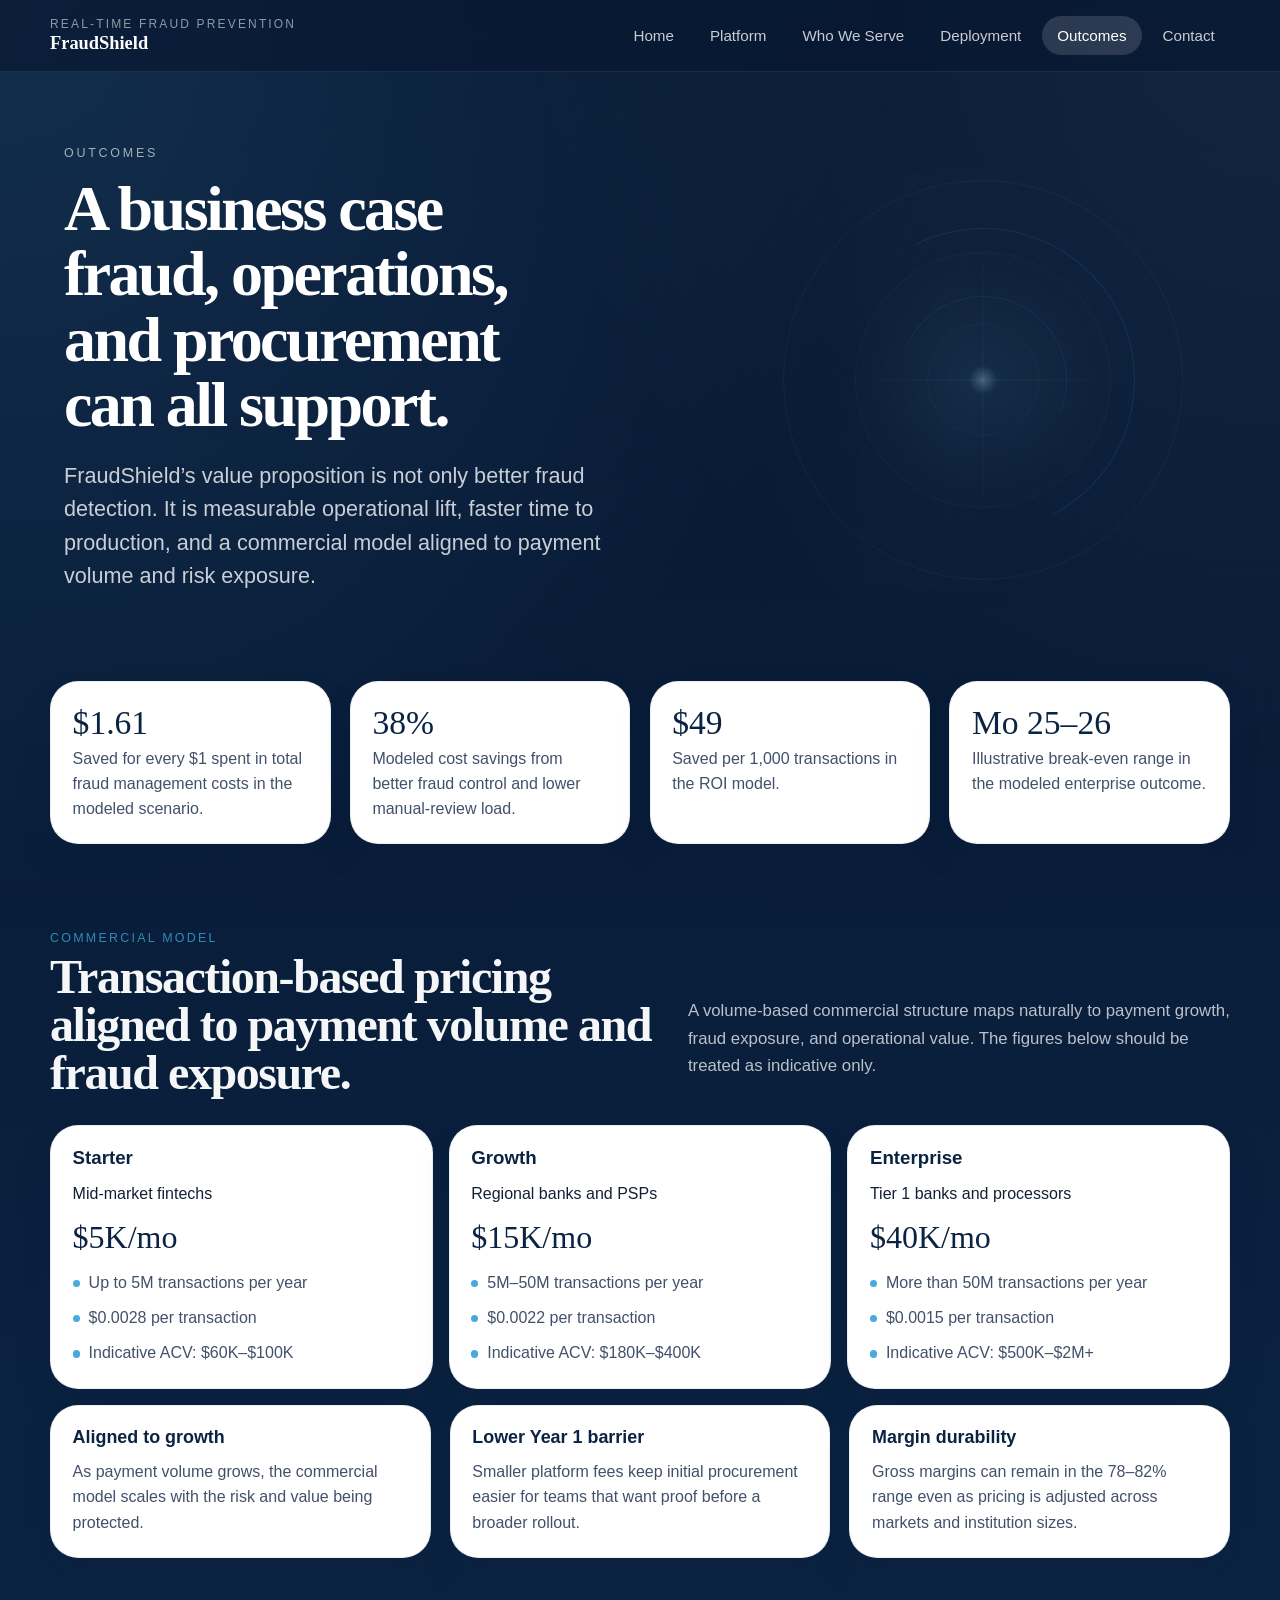
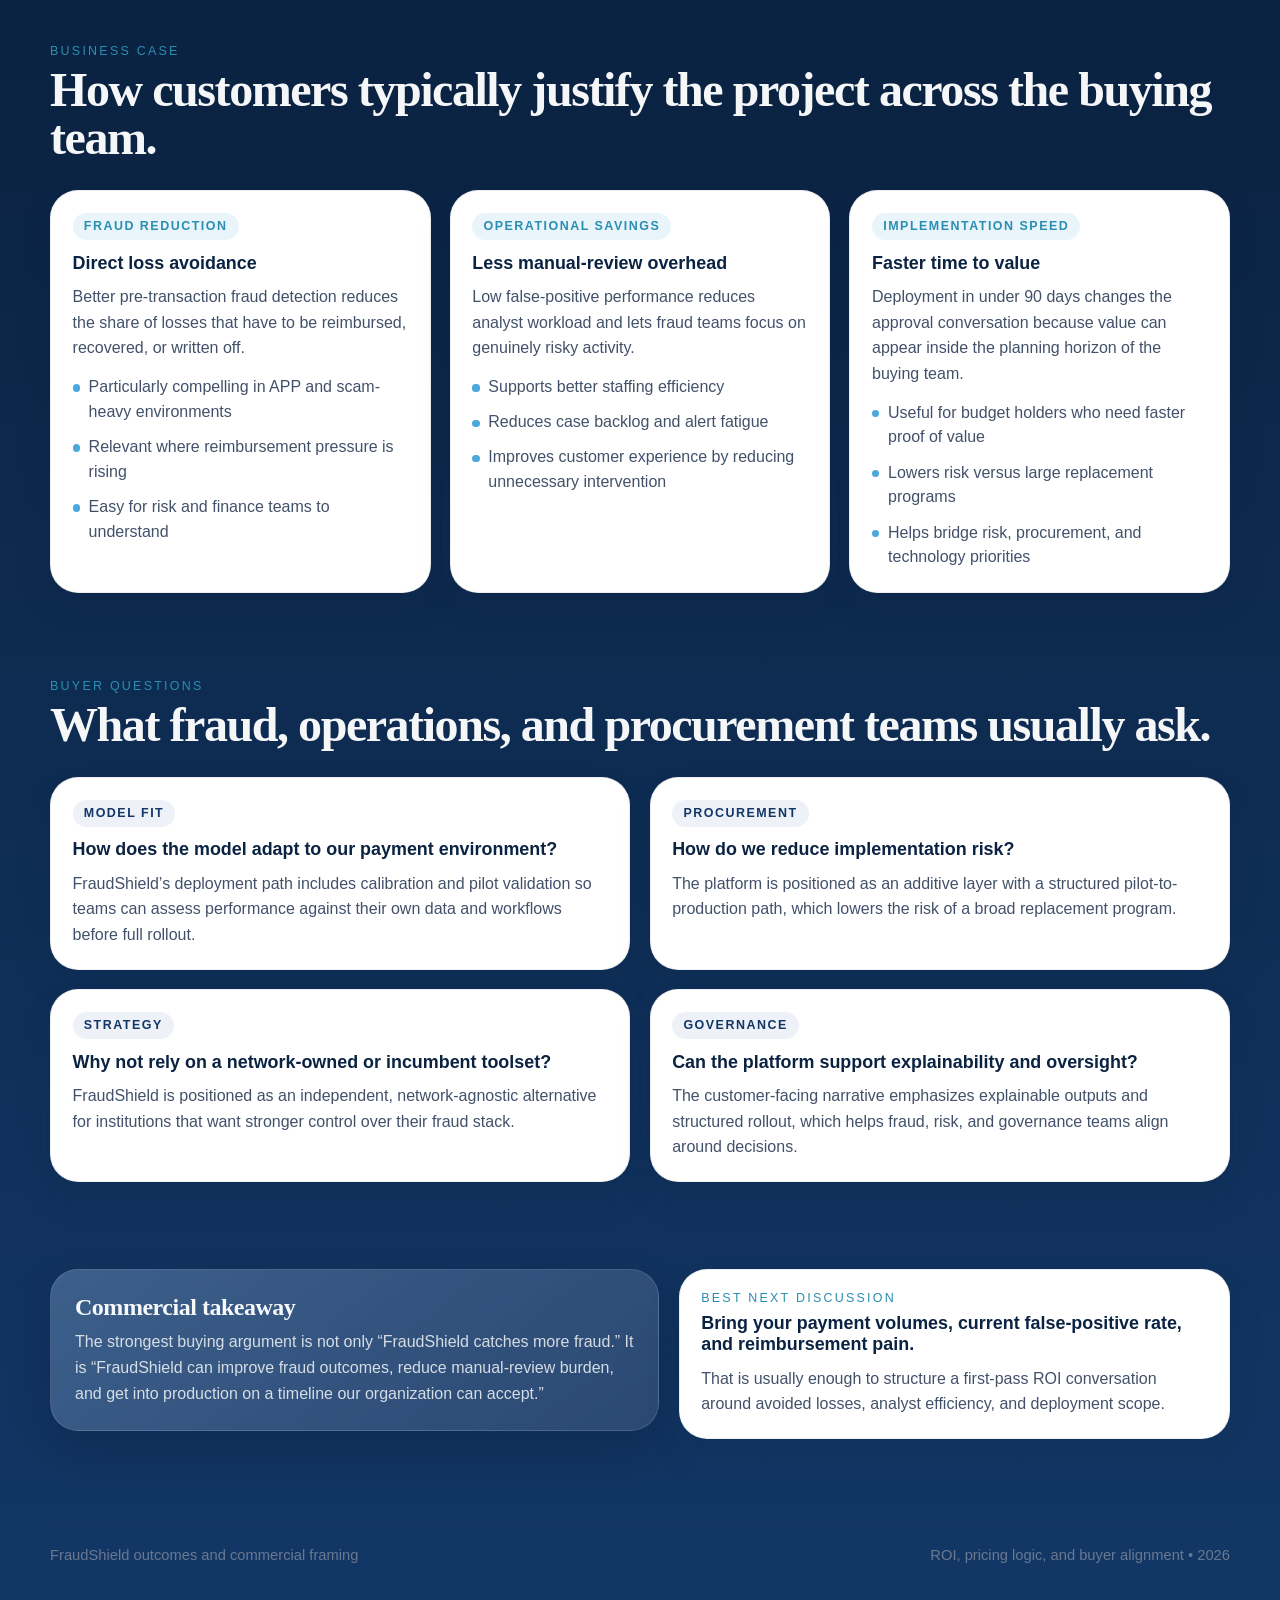
==== commit 231b5a32: "Add contact page and UI refinements across site" ====
--- a/economics.html
+++ b/economics.html
@@ -27,6 +27,7 @@
           <a href="prioritization.html" data-nav>Who We Serve</a>
           <a href="execution.html" data-nav>Deployment</a>
           <a href="economics.html" data-nav>Outcomes</a>
+          <a href="contact.html" data-nav>Contact</a>
         </nav>
       </div>
     </header>
--- a/assets/styles.css
+++ b/assets/styles.css
@@ -1696,6 +1696,85 @@
   font-weight: 700;
 }
 
+.contact-shell {
+  max-width: 52rem;
+  margin: 0 auto;
+  padding: 1.5rem;
+  border-radius: var(--radius-lg);
+  background: var(--white);
+  border: 1px solid rgba(19, 32, 51, 0.08);
+  box-shadow: var(--shadow-md);
+}
+
+.contact-form {
+  display: grid;
+  gap: 1.2rem;
+}
+
+.contact-grid {
+  display: grid;
+  grid-template-columns: repeat(2, minmax(0, 1fr));
+  gap: 1rem;
+}
+
+.contact-field {
+  display: grid;
+  gap: 0.45rem;
+}
+
+.contact-field span {
+  color: var(--slate-700);
+  font-weight: 600;
+  font-size: 0.95rem;
+}
+
+.contact-field--full {
+  grid-column: 1 / -1;
+}
+
+.contact-field input,
+.contact-field textarea {
+  width: 100%;
+  border-radius: var(--radius-sm);
+  border: 1px solid rgba(19, 32, 51, 0.16);
+  background: rgba(238, 242, 248, 0.7);
+  color: var(--slate-900);
+  padding: 0.75rem 0.85rem;
+  font: inherit;
+  line-height: 1.5;
+  transition: border-color 180ms ease, box-shadow 180ms ease, background-color 180ms ease;
+}
+
+.contact-field textarea {
+  resize: vertical;
+  min-height: 8rem;
+}
+
+.contact-field input:focus,
+.contact-field textarea:focus {
+  outline: none;
+  border-color: rgba(76, 168, 220, 0.8);
+  box-shadow: 0 0 0 3px rgba(76, 168, 220, 0.15);
+  background: var(--white);
+}
+
+.contact-actions {
+  display: flex;
+  align-items: center;
+  gap: 0.9rem;
+  flex-wrap: wrap;
+}
+
+.contact-actions .button {
+  margin-top: 0;
+}
+
+.contact-status {
+  margin: 0;
+  color: var(--slate-700);
+  font-size: 0.92rem;
+}
+
 .footer {
   padding: 1rem 0 2.5rem;
 }
@@ -1808,6 +1887,10 @@
     grid-template-columns: 1fr;
   }
 
+  .contact-grid {
+    grid-template-columns: 1fr;
+  }
+
   .switcher-buttons {
     width: 100%;
     border-radius: 24px;
